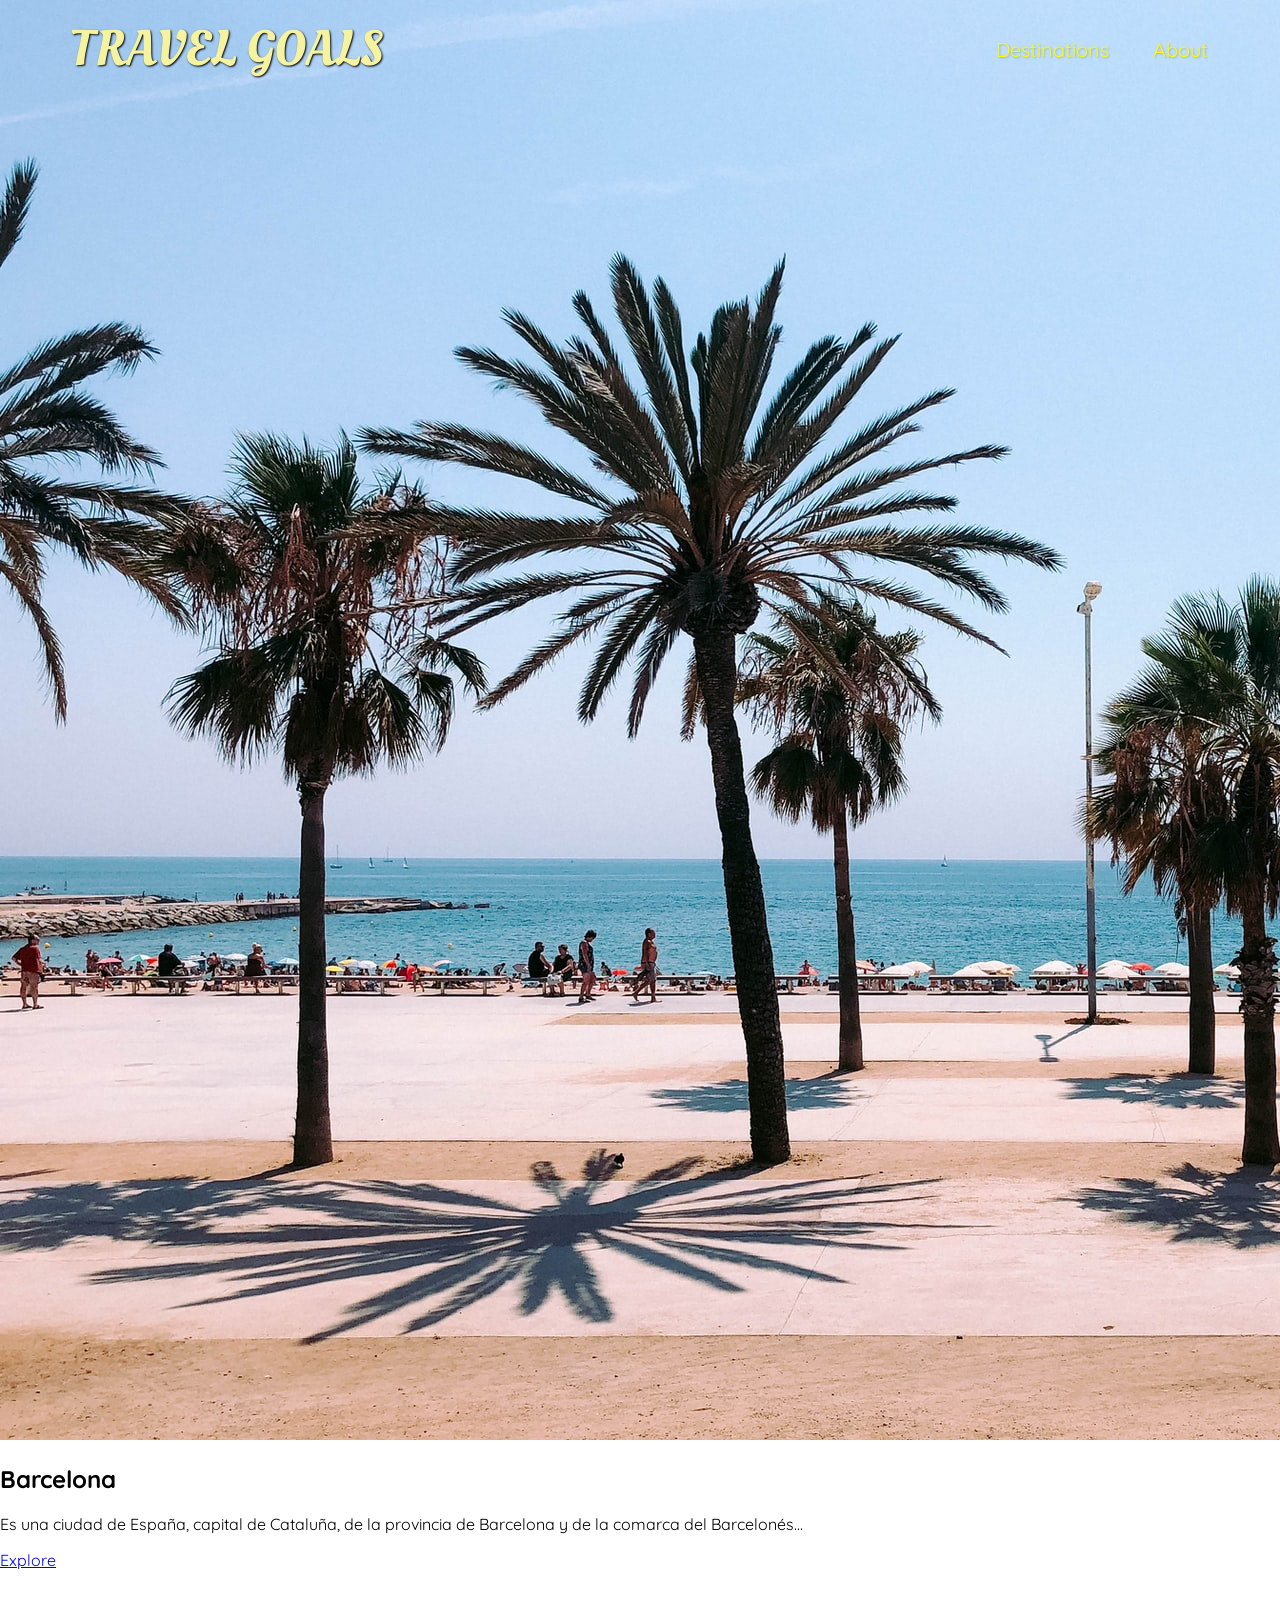
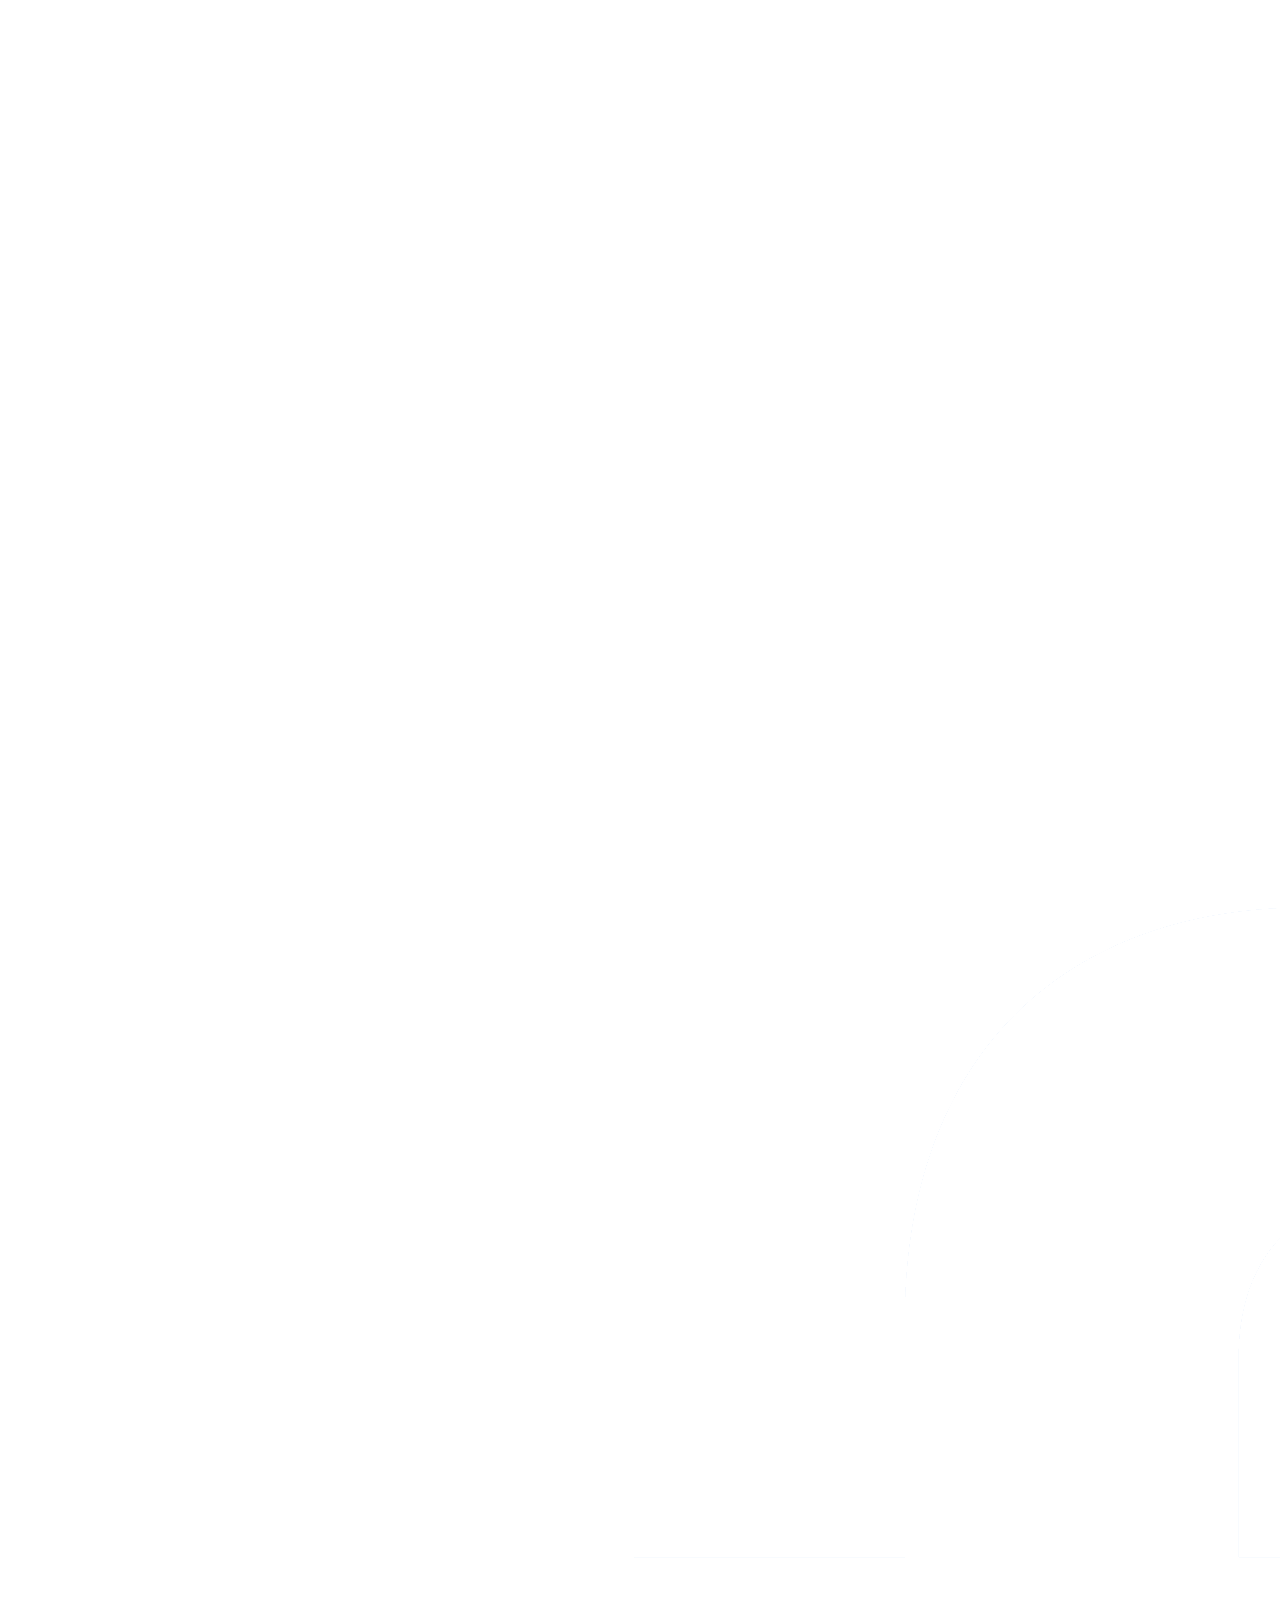
==== places.html @ c3ae54bf "agreado" ====
<!doctype html>
<html lang="en">
  <head>
    <meta charset="UTF-8" />
    <link
      href="https://fonts.googleapis.com/css2?family=Raleway:wght@700&family=Oleo+Script:wght@700&family=Quicksand:wght@300;500;700&display=swap"
      rel="stylesheet"
    />
    <link rel="stylesheet" href="shared.css" />
    <link rel="stylesheet" href="places.css" />
    <title>Travel Goals</title>
  </head>
  <body>
    <header>
      <div id="page-logo">
        <a href="index.html">Travel Goals</a>
      </div>
      <nav>
        <ul>
          <li><a href="places.html">Destinations</a></li>
          <li><a href="#">About</a></li>
        </ul>
      </nav>
    </header>
    <main>
      <ul>
        <li>
          <img src="images/places/barcelona.jpg" alt="City of Barcelona" />
          <div class="item-content">
            <h2>Barcelona</h2>
            <p>
              Es una ciudad de España, capital de Cataluña, de la provincia de
              Barcelona y de la comarca del Barcelonés...
            </p>
          </div>
          <div class="actions">
            <a href="https://es.wikipedia.org/wiki/Barcelona">Explore</a>
          </div>
        </li>
      </ul>
    </main>
    <footer>
      <ul>
        <li>
          <a href="https://www.instagram.com">
            <img src="images/icons/insta.png" alt="Instagram Logo" />
          </a>
        </li>
        <li>
          <a href="https://www.facebook.com">
            <img src="images/icons/facebook.png" alt="Facebook Logo" />
          </a>
        </li>
      </ul>
    </footer>
  </body>
</html>
---- shared.css ----
body {
  font-family: "Quicksand", sans-serif;
  margin: 0;
}

ul {
  list-style: none;
  margin: 0;
  padding: 0;
}

#page-logo a {
  padding: 10px;
  font-family: "Oleo Script", sans-serif;
  color: rgb(245, 243, 160);
  font-size: 50px;
  text-decoration: none;
  text-transform: uppercase;
  text-shadow: 1px 1px 2px rgb(0, 0, 0);
}

header {
  display: flex;
  justify-content: space-between;
  align-items: center;
  padding: 15px 60px;
  position: absolute;
  width: 100%;
  box-sizing: border-box;
}

header ul {
  display: flex;
}

header li {
  margin-left: 20px;
}

header a {
  color: rgb(255, 251, 0);
  text-decoration: none;
  font-size: 20px;
  padding: 12px;
  text-shadow: 1px 1px 2px rgba(0, 0, 0, 0.2);
  border-radius: 6px;
}

header a:hover {
  color: rgb(77, 77, 77);
  background-color: rgb(255, 251, 0);
}
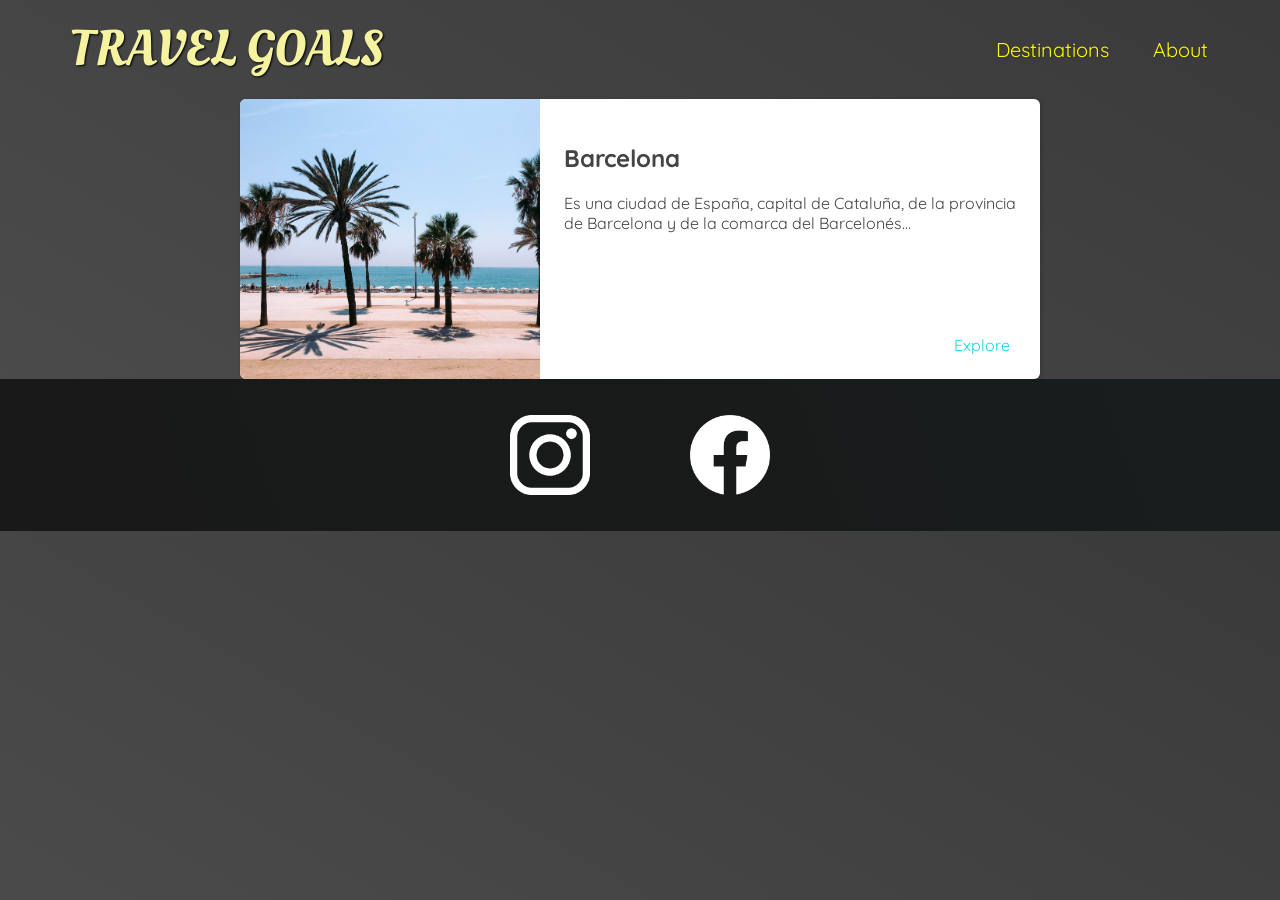
==== commit 36efd393: "agregado" ====
--- a/places.html
+++ b/places.html
@@ -27,14 +27,16 @@
         <li>
           <img src="images/places/barcelona.jpg" alt="City of Barcelona" />
           <div class="item-content">
-            <h2>Barcelona</h2>
-            <p>
-              Es una ciudad de España, capital de Cataluña, de la provincia de
-              Barcelona y de la comarca del Barcelonés...
-            </p>
-          </div>
-          <div class="actions">
-            <a href="https://es.wikipedia.org/wiki/Barcelona">Explore</a>
+            <div>
+              <h2>Barcelona</h2>
+              <p>
+                Es una ciudad de España, capital de Cataluña, de la provincia de
+                Barcelona y de la comarca del Barcelonés...
+              </p>
+            </div>
+            <div class="actions">
+              <a href="https://es.wikipedia.org/wiki/Barcelona">Explore</a>
+            </div>
           </div>
         </li>
       </ul>
--- a/shared.css
+++ b/shared.css
@@ -50,3 +50,24 @@
   color: rgb(77, 77, 77);
   background-color: rgb(255, 251, 0);
 }
+
+footer {
+  background: linear-gradient(70deg, rgb(24, 24, 24), rgb(25, 29, 29));
+  padding: 36px 0;
+}
+
+footer li {
+  width: 80px;
+  height: 80px;
+  margin: 0 50px;
+}
+
+footer img {
+  width: 100%;
+  height: 100%;
+}
+
+footer ul {
+  display: flex;
+  justify-content: center;
+}
--- a/places.css
+++ b/places.css
@@ -0,0 +1,49 @@
+body {
+  background: linear-gradient(30deg, rgb(77, 77, 77), rgb(58, 58, 58));
+  color: rgb(68, 68, 68);
+}
+
+header {
+  position: static;
+}
+
+main ul {
+  width: 800px;
+  margin: 0 auto;
+}
+
+main li {
+  display: flex;
+  background-color: white;
+  box-shadow: 1px 1px 4px rgba(0, 0, 0, 0.2);
+  border-radius: 6px;
+  overflow: hidden;
+}
+
+main li img {
+  width: 300px;
+  height: 280px;
+  object-fit: cover;
+}
+
+.item-content {
+  padding: 24px;
+  display: flex;
+  flex-direction: column;
+  justify-content: space-between;
+}
+
+.actions {
+  text-align: right;
+}
+
+.actions a {
+  text-decoration: none;
+  padding: 6px;
+  color: rgb(22, 211, 228);
+  border-radius: 5px;
+}
+
+.actions a:hover {
+  background-color: rgb(235, 253, 255);
+}
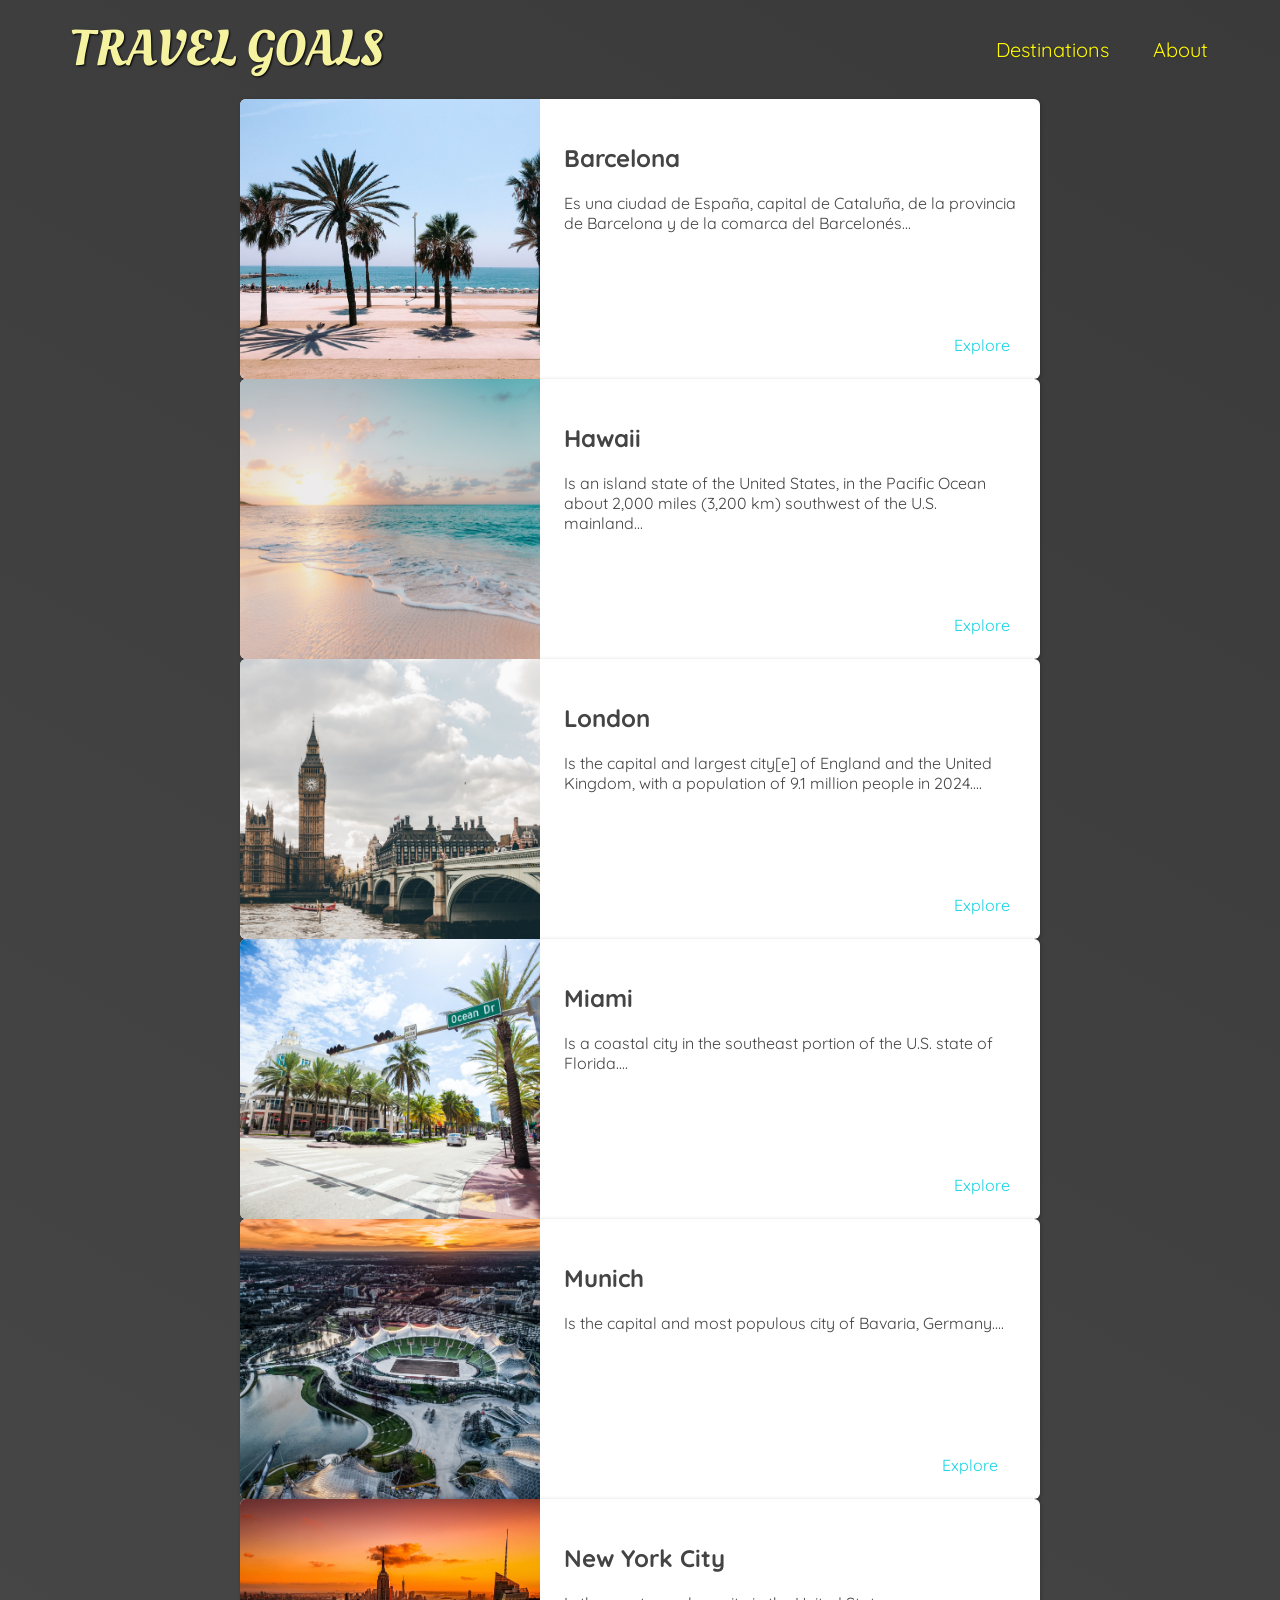
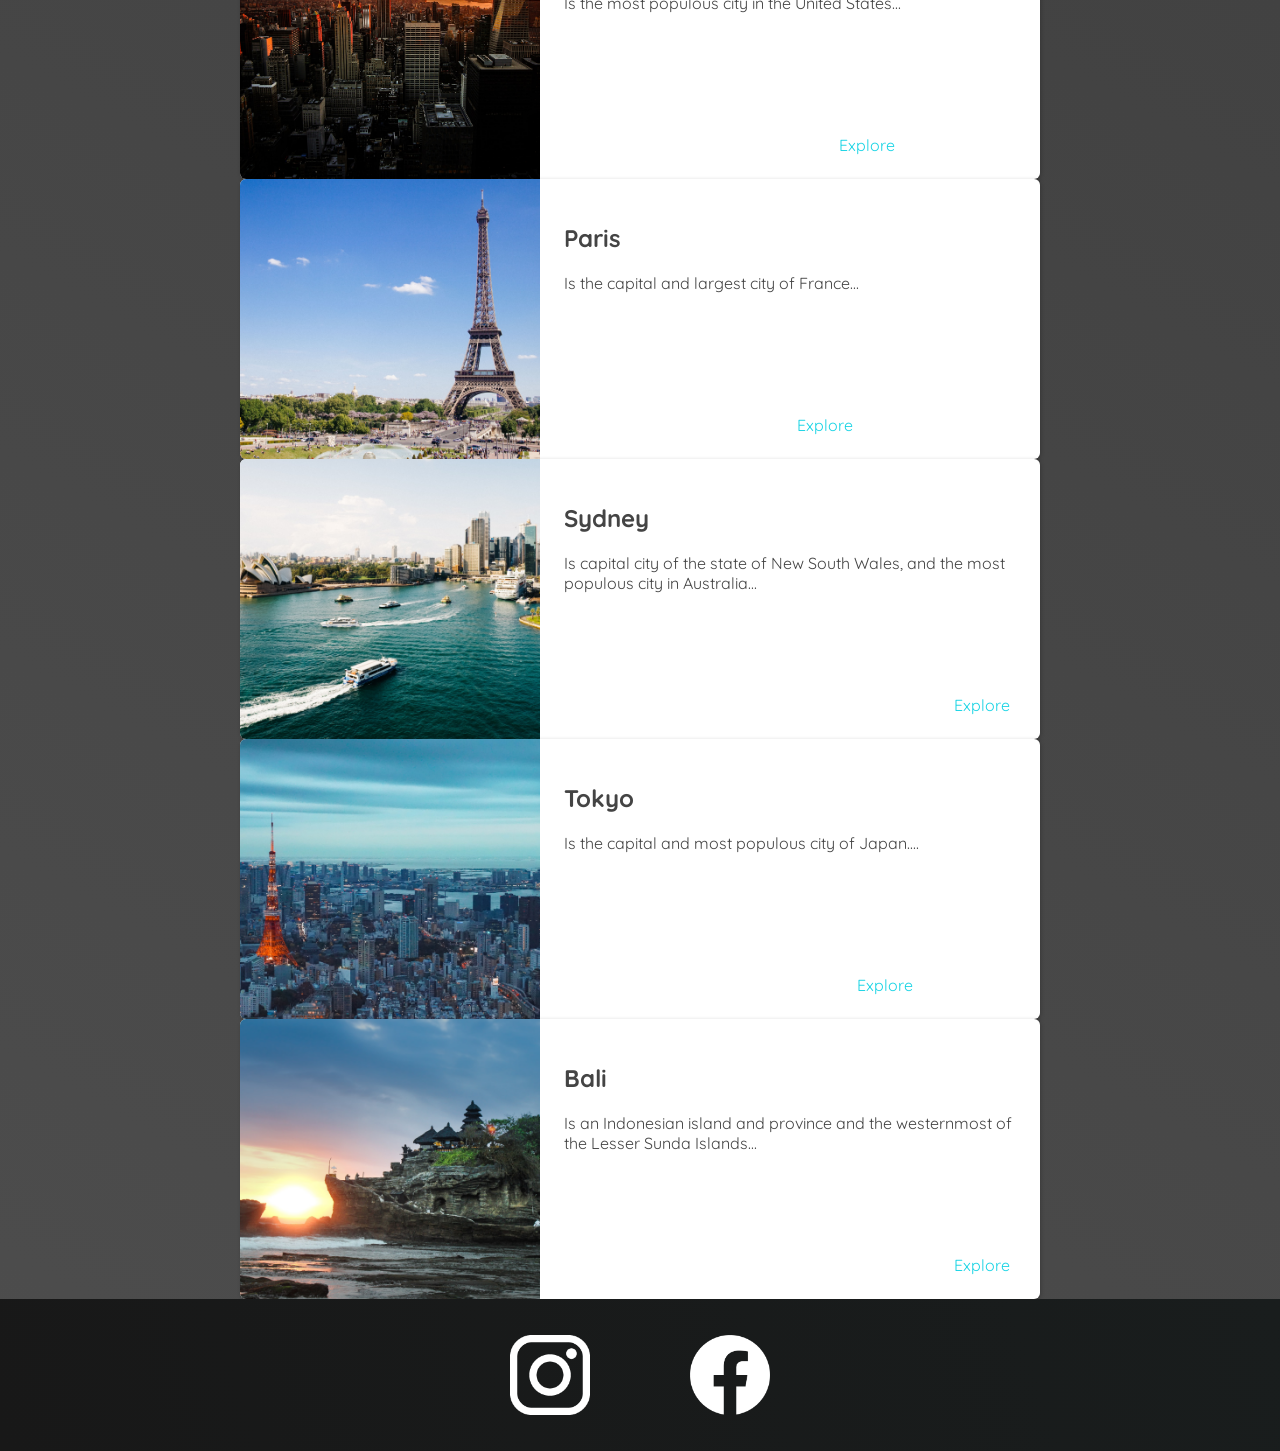
==== commit 8fe6978a: "actualización" ====
--- a/places.html
+++ b/places.html
@@ -39,6 +39,134 @@
             </div>
           </div>
         </li>
+        <li>
+          <img src="images/places/hawaii.jpg" alt="Hawaii Beach" />
+          <div class="item-content">
+            <div>
+              <h2>Hawaii</h2>
+              <p>
+                Is an island state of the United States, in the Pacific Ocean
+                about 2,000 miles (3,200 km) southwest of the U.S. mainland...
+              </p>
+            </div>
+            <div class="actions">
+              <a href="https://en.wikipedia.org/wiki/Hawaii">Explore</a>
+            </div>
+          </div>
+        </li>
+        <li>
+          <img src="images/places/london.jpg" alt="London City" />
+          <div class="item-content">
+            <div>
+              <h2>London</h2>
+              <p>
+                Is the capital and largest city[e] of England and the United
+                Kingdom, with a population of 9.1 million people in 2024....
+              </p>
+            </div>
+            <div class="actions">
+              <a href="https://en.wikipedia.org/wiki/London">Explore</a>
+            </div>
+          </div>
+        </li>
+        <li>
+          <img src="images/places/miami.jpg" alt="Miami streets" />
+          <div class="item-content">
+            <div>
+              <h2>Miami</h2>
+              <p>
+                Is a coastal city in the southeast portion of the U.S. state of
+                Florida....
+              </p>
+            </div>
+            <div class="actions">
+              <a href="https://en.wikipedia.org/wiki/Miami">Explore</a>
+            </div>
+          </div>
+        </li>
+        <li>
+          <img src="images/places/munich.jpg" alt="Munich football stadium" />
+          <div class="item-content">
+            <div>
+              <h2>Munich</h2>
+              <p>
+                Is the capital and most populous city of Bavaria, Germany....
+              </p>
+            </div>
+            <div class="actions">
+              <a href="https://en.wikipedia.org/wiki/Munich">Explore</a>
+            </div>
+          </div>
+        </li>
+        <li>
+          <img
+            src="images/places/new-york-city.jpg"
+            alt="New York City skyline"
+          />
+          <div class="item-content">
+            <div>
+              <h2>New York City</h2>
+              <p>Is the most populous city in the United States...</p>
+            </div>
+            <div class="actions">
+              <a href="https://en.wikipedia.org/wiki/New_York_City">Explore</a>
+            </div>
+          </div>
+        </li>
+        <li>
+          <img src="images/places/paris.jpg" alt="Paris City" />
+          <div class="item-content">
+            <div>
+              <h2>Paris</h2>
+              <p>Is the capital and largest city of France...</p>
+            </div>
+            <div class="actions">
+              <a href="https://en.wikipedia.org/wiki/Paris">Explore</a>
+            </div>
+          </div>
+        </li>
+        <li>
+          <img src="images/places/sydney.jpg" alt="Sydney Beach" />
+          <div class="item-content">
+            <div>
+              <h2>Sydney</h2>
+              <p>
+                Is capital city of the state of New South Wales, and the most
+                populous city in Australia...
+              </p>
+            </div>
+            <div class="actions">
+              <a href="https://en.wikipedia.org/wiki/Sydney">Explore</a>
+            </div>
+          </div>
+        </li>
+        <li>
+          <img src="images/places/tokyo.jpg" alt="Tokyo skyline" />
+          <div class="item-content">
+            <div>
+              <h2>Tokyo</h2>
+              <p>Is the capital and most populous city of Japan....</p>
+            </div>
+            <div class="actions">
+              <a href="https://en.wikipedia.org/wiki/Tokyo">Explore</a>
+            </div>
+          </div>
+        </li>
+        <li>
+          <img src="images/places/bali.jpg" alt="Bali beach" />
+          <div class="item-content">
+            <div>
+              <h2>Bali</h2>
+              <p>
+                Is an Indonesian island and province and the westernmost of the
+                Lesser Sunda Islands...
+              </p>
+            </div>
+            <div class="actions">
+              <a href="https://en.wikipedia.org/wiki/Bali">Explore</a>
+            </div>
+          </div>
+        </li>
       </ul>
     </main>
     <footer>
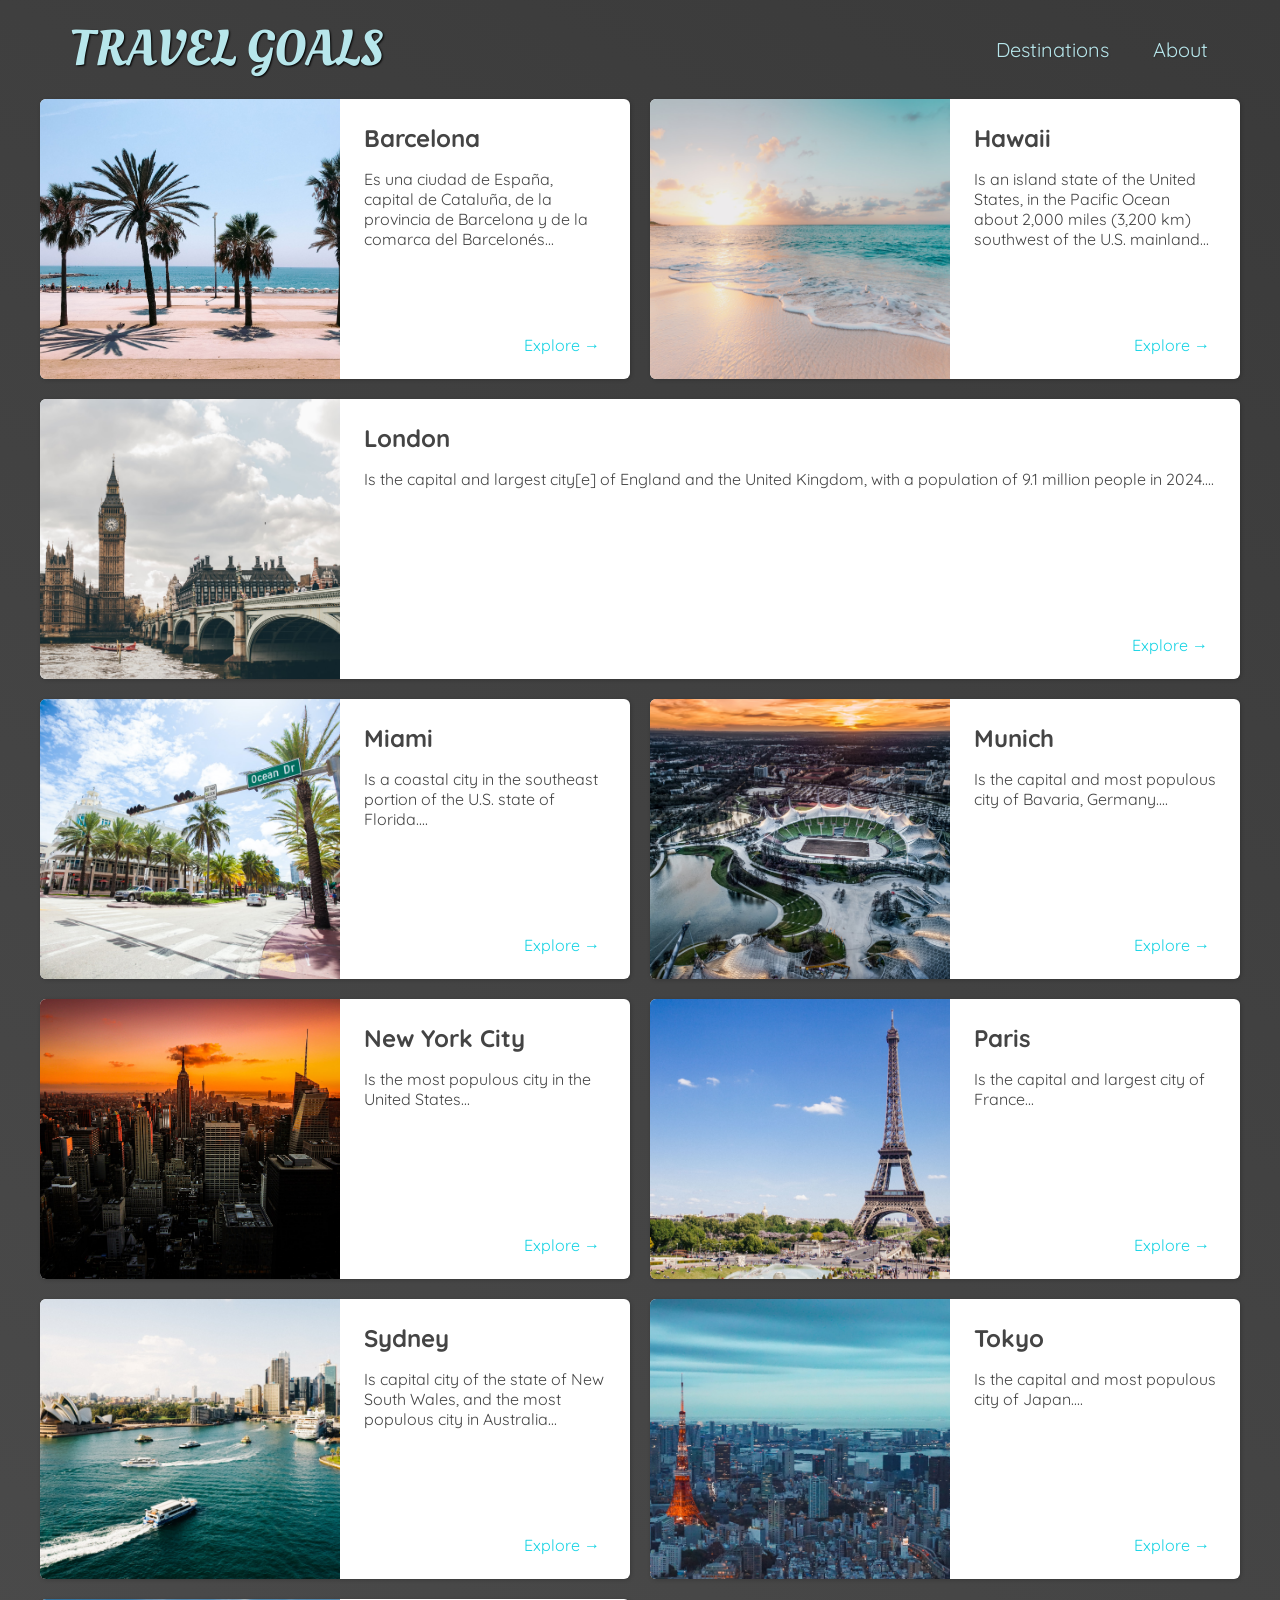
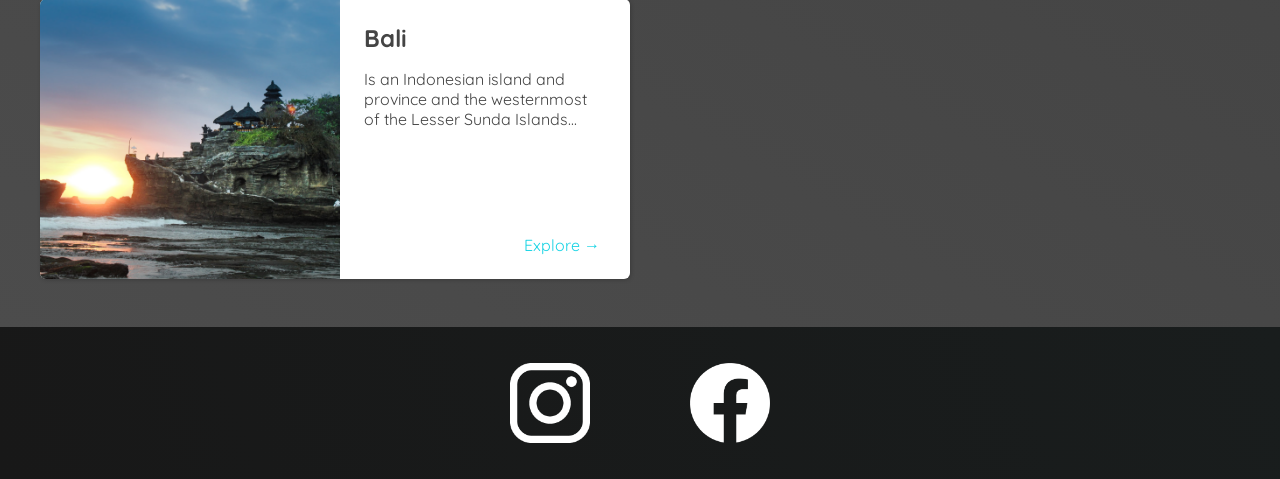
==== commit ad1e19fb: "terminado" ====
--- a/places.html
+++ b/places.html
@@ -35,7 +35,7 @@
               </p>
             </div>
             <div class="actions">
-              <a href="https://es.wikipedia.org/wiki/Barcelona">Explore</a>
+              <a href="https://es.wikipedia.org/wiki/Barcelona">Explore &#x2192</a>
             </div>
           </div>
         </li>
@@ -50,7 +50,7 @@
               </p>
             </div>
             <div class="actions">
-              <a href="https://en.wikipedia.org/wiki/Hawaii">Explore</a>
+              <a href="https://en.wikipedia.org/wiki/Hawaii">Explore &#x2192</a>
             </div>
           </div>
         </li>
@@ -65,7 +65,7 @@
               </p>
             </div>
             <div class="actions">
-              <a href="https://en.wikipedia.org/wiki/London">Explore</a>
+              <a href="https://en.wikipedia.org/wiki/London">Explore &#x2192</a>
             </div>
           </div>
         </li>
@@ -80,7 +80,7 @@
               </p>
             </div>
             <div class="actions">
-              <a href="https://en.wikipedia.org/wiki/Miami">Explore</a>
+              <a href="https://en.wikipedia.org/wiki/Miami">Explore &#x2192</a>
             </div>
           </div>
         </li>
@@ -94,7 +94,7 @@
               </p>
             </div>
             <div class="actions">
-              <a href="https://en.wikipedia.org/wiki/Munich">Explore</a>
+              <a href="https://en.wikipedia.org/wiki/Munich">Explore &#x2192</a>
             </div>
           </div>
         </li>
@@ -109,7 +109,7 @@
               <p>Is the most populous city in the United States...</p>
             </div>
             <div class="actions">
-              <a href="https://en.wikipedia.org/wiki/New_York_City">Explore</a>
+              <a href="https://en.wikipedia.org/wiki/New_York_City">Explore &#x2192</a>
             </div>
           </div>
         </li>
@@ -121,7 +121,7 @@
               <p>Is the capital and largest city of France...</p>
             </div>
             <div class="actions">
-              <a href="https://en.wikipedia.org/wiki/Paris">Explore</a>
+              <a href="https://en.wikipedia.org/wiki/Paris">Explore &#x2192</a>
             </div>
           </div>
         </li>
@@ -136,7 +136,7 @@
               </p>
             </div>
             <div class="actions">
-              <a href="https://en.wikipedia.org/wiki/Sydney">Explore</a>
+              <a href="https://en.wikipedia.org/wiki/Sydney">Explore &#x2192</a>
             </div>
           </div>
         </li>
@@ -148,7 +148,7 @@
               <p>Is the capital and most populous city of Japan....</p>
             </div>
             <div class="actions">
-              <a href="https://en.wikipedia.org/wiki/Tokyo">Explore</a>
+              <a href="https://en.wikipedia.org/wiki/Tokyo">Explore &#x2192</a>
             </div>
           </div>
         </li>
@@ -163,7 +163,7 @@
               </p>
             </div>
             <div class="actions">
-              <a href="https://en.wikipedia.org/wiki/Bali">Explore</a>
+              <a href="https://en.wikipedia.org/wiki/Bali">Explore &#x2192</a>
             </div>
           </div>
         </li>
--- a/shared.css
+++ b/shared.css
@@ -46,7 +46,7 @@
   border-radius: 6px;
 }
 
-header a:hover {
+header nav a:hover {
   color: rgb(77, 77, 77);
   background-color: rgb(255, 251, 0);
 }
--- a/places.css
+++ b/places.css
@@ -1,15 +1,35 @@
 body {
   background: linear-gradient(30deg, rgb(77, 77, 77), rgb(58, 58, 58));
   color: rgb(68, 68, 68);
+}
+
+#page-logo a {
+  color: rgb(183, 230, 235);
 }
 
 header {
   position: static;
 }
 
+header a {
+  color: rgb(183, 230, 235);
+}
+
+header nav a:hover {
+  background-color: rgb(183, 230, 235);
+  color: rgb(59, 59, 59);
+}
+
 main ul {
-  width: 800px;
-  margin: 0 auto;
+  width: 1200px;
+  margin: 0 auto 48px auto;
+  display: grid;
+  grid-template-columns: 1fr 1fr;
+  gap: 20px 20px;
+}
+
+li:nth-of-type(3) {
+  grid-column: 1 / 2 span;
 }
 
 main li {
@@ -33,6 +53,10 @@
   justify-content: space-between;
 }
 
+.item-content h2 {
+  margin: 0;
+}
+
 .actions {
   text-align: right;
 }
